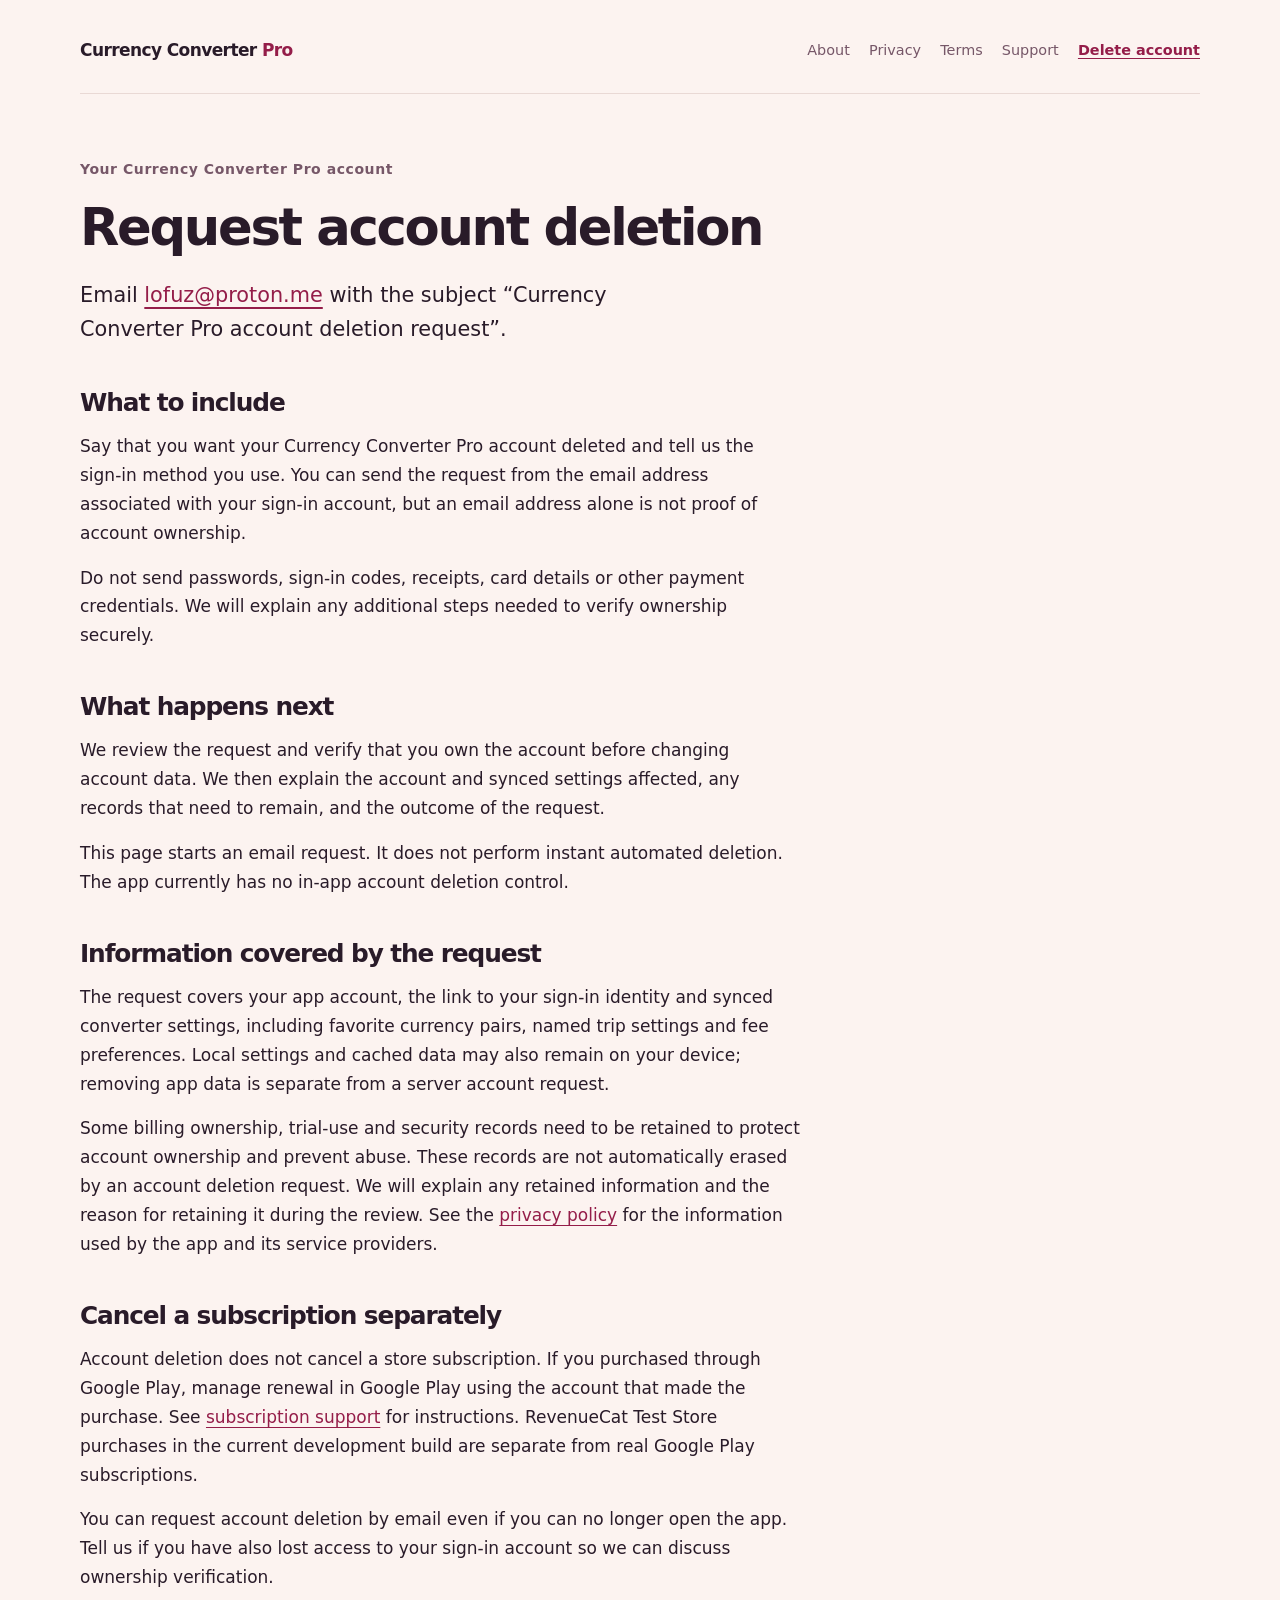
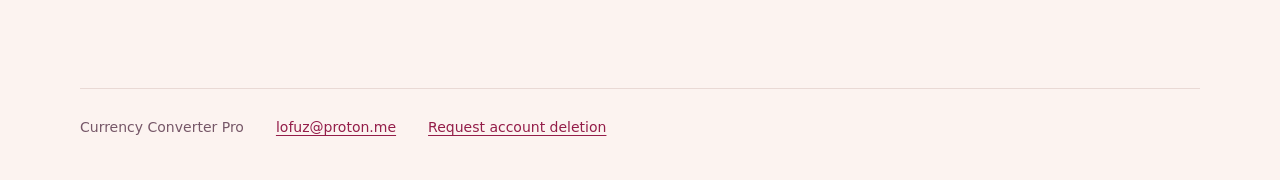
==== delete-account.html @ 61462317 "feat: publish approved app information pages" ====
<!doctype html>
<html lang="en">
<head>
  <meta charset="utf-8">
  <meta name="viewport" content="width=device-width, initial-scale=1">
  <meta name="description" content="Request account deletion for Currency Converter Pro.">
  <title>Request account deletion · Currency Converter Pro</title>
  <link rel="stylesheet" href="assets/site.css">
</head>
<body>
  <a class="skip-link" href="#main">Skip to content</a>
  <header class="site-header">
    <a class="brand" href="index.html">Currency Converter <span>Pro</span></a>
    <nav aria-label="Main navigation"><a href="index.html">About</a>
<a href="privacy.html">Privacy</a>
<a href="terms.html">Terms</a>
<a href="support.html">Support</a>
<a href="delete-account.html" aria-current="page">Delete account</a></nav>
  </header>
  <main id="main" tabindex="-1" class="document">
    <p class="eyebrow">Your Currency Converter Pro account</p><h1>Request account deletion</h1><p class="lead">Email <a href="mailto:lofuz@proton.me?subject=Currency%20Converter%20Pro%20account%20deletion%20request">lofuz@proton.me</a> with the subject “Currency Converter Pro account deletion request”.</p>
<section><h2>What to include</h2><p>Say that you want your Currency Converter Pro account deleted and tell us the sign-in method you use. You can send the request from the email address associated with your sign-in account, but an email address alone is not proof of account ownership.</p><p>Do not send passwords, sign-in codes, receipts, card details or other payment credentials. We will explain any additional steps needed to verify ownership securely.</p></section>
<section><h2>What happens next</h2><p>We review the request and verify that you own the account before changing account data. We then explain the account and synced settings affected, any records that need to remain, and the outcome of the request.</p><p>This page starts an email request. It does not perform instant automated deletion. The app currently has no in-app account deletion control.</p></section>
<section><h2>Information covered by the request</h2><p>The request covers your app account, the link to your sign-in identity and synced converter settings, including favorite currency pairs, named trip settings and fee preferences. Local settings and cached data may also remain on your device; removing app data is separate from a server account request.</p><p>Some billing ownership, trial-use and security records need to be retained to protect account ownership and prevent abuse. These records are not automatically erased by an account deletion request. We will explain any retained information and the reason for retaining it during the review. See the <a href="privacy.html">privacy policy</a> for the information used by the app and its service providers.</p></section>
<section><h2>Cancel a subscription separately</h2><p>Account deletion does not cancel a store subscription. If you purchased through Google Play, manage renewal in Google Play using the account that made the purchase. See <a href="support.html">subscription support</a> for instructions. RevenueCat Test Store purchases in the current development build are separate from real Google Play subscriptions.</p><p>You can request account deletion by email even if you can no longer open the app. Tell us if you have also lost access to your sign-in account so we can discuss ownership verification.</p></section>
  </main>
  <footer class="site-footer"><p>Currency Converter Pro</p><a href="mailto:lofuz@proton.me">lofuz@proton.me</a><a href="delete-account.html">Request account deletion</a></footer>
</body>
</html>
---- assets/site.css ----
/* Palette follows Currency Converter Pro's peach and plum theme. */
:root { color-scheme: light; --paper: #fcf3f0; --ink: #291b29; --muted: #765768; --peach: #ffcaae; --berry: #941d49; --line: #e9d9d5; }
* { box-sizing: border-box; }
html { scroll-padding-top: 1rem; }
body { margin: 0; background: var(--paper); color: var(--ink); font-family: "Segoe UI", system-ui, sans-serif; font-size: 1.0625rem; line-height: 1.7; }
a { color: var(--berry); text-underline-offset: .22em; text-decoration-thickness: .08em; overflow-wrap: anywhere; }
a:hover { text-decoration-thickness: .14em; }
a:focus-visible { outline: 3px solid var(--berry); outline-offset: 5px; border-radius: 2px; }
.skip-link { position: absolute; left: 1rem; top: -8rem; z-index: 2; background: var(--ink); color: var(--paper); padding: .6rem 1rem; }
.skip-link:focus { top: 1rem; }
.site-header, .site-footer, main { width: min(100% - 3rem, 1120px); margin-inline: auto; }
.site-header { padding-block: 2rem 1.5rem; border-bottom: 1px solid var(--line); display: flex; align-items: center; justify-content: space-between; gap: 1.5rem; flex-wrap: wrap; }
.brand { color: var(--ink); font-weight: 700; letter-spacing: -.035em; text-decoration: none; }
.brand span { color: var(--berry); }
nav { display: flex; gap: .3rem 1.2rem; flex-wrap: wrap; font-size: .9rem; }
nav a { color: var(--muted); padding-block: .4rem; text-decoration: none; }
nav a[aria-current="page"] { color: var(--berry); text-decoration: underline; font-weight: 700; }
main { padding-block: 4rem 5rem; }
main:focus { outline: none; }
.document { max-width: 720px; margin-left: max(1.5rem, calc((100% - 1120px)/2)); }
h1, h2 { font-family: "Trebuchet MS", "Segoe UI", system-ui, sans-serif; line-height: 1.15; letter-spacing: -.045em; }
h1 { margin: .6rem 0 1.4rem; font-size: clamp(2.5rem, 5vw, 4.5rem); font-weight: 700; }
.document h1 { font-size: clamp(2.25rem, 4vw, 3.6rem); }
h2 { font-size: 1.55rem; margin: 0 0 .9rem; }
p { margin: 0 0 1rem; }
.lead { font-size: 1.3rem; line-height: 1.6; max-width: 38rem; }
.eyebrow, .date { color: var(--muted); font-size: .875rem; }
.eyebrow { font-weight: 600; letter-spacing: .04em; }
.date { margin-top: 1.5rem; }
section { margin-top: 2.7rem; }
.about-intro { display: grid; grid-template-columns: 1.35fr 1fr; gap: 4rem; align-items: center; margin-bottom: 4.5rem; }
.pair { background: var(--peach); border-radius: 1.5rem; padding: 1.5rem 2rem; display: grid; grid-template-columns: 1fr auto; color: var(--ink); }
.pair-label, .pair-caption { grid-column: 1 / -1; font-size: .875rem; }
.pair-code { font-family: ui-monospace, "Cascadia Mono", Consolas, monospace; font-size: clamp(3rem, 6vw, 5.4rem); line-height: 1.15; letter-spacing: -.08em; font-weight: 600; margin-top: 1rem; }
.pair-arrow { font-size: 3rem; align-self: end; color: var(--berry); }
.pair-target { grid-column: 1 / -1; text-align: right; margin: 0 0 1.5rem; color: var(--berry); }
.feature { display: grid; grid-template-columns: 1fr 1.7fr; gap: 2.5rem; border-top: 1px solid var(--line); padding-top: 1.7rem; margin-top: 1.7rem; }
.feature h2 { max-width: 15rem; }
.site-footer { border-top: 1px solid var(--line); padding-block: 1.7rem 2.5rem; display: flex; flex-wrap: wrap; gap: .6rem 2rem; font-size: .875rem; }
.site-footer p { margin: 0; color: var(--muted); }
@media (max-width: 650px) {
  .site-header, .site-footer, main { width: calc(100% - 2rem); }
  .site-header { padding-top: 1.3rem; gap: .7rem; }
  nav { gap: .15rem 1rem; }
  main { padding-block: 2.5rem 3.5rem; }
  .document { margin-inline: auto; }
  .about-intro { grid-template-columns: 1fr; gap: 1.5rem; margin-bottom: 2.5rem; }
  .pair { max-width: 25rem; padding: 1.2rem 1.5rem; }
  .pair-code { font-size: 4rem; }
  .feature { grid-template-columns: 1fr; gap: .25rem; }
  .feature h2 { max-width: none; }
  .lead { font-size: 1.18rem; }
}
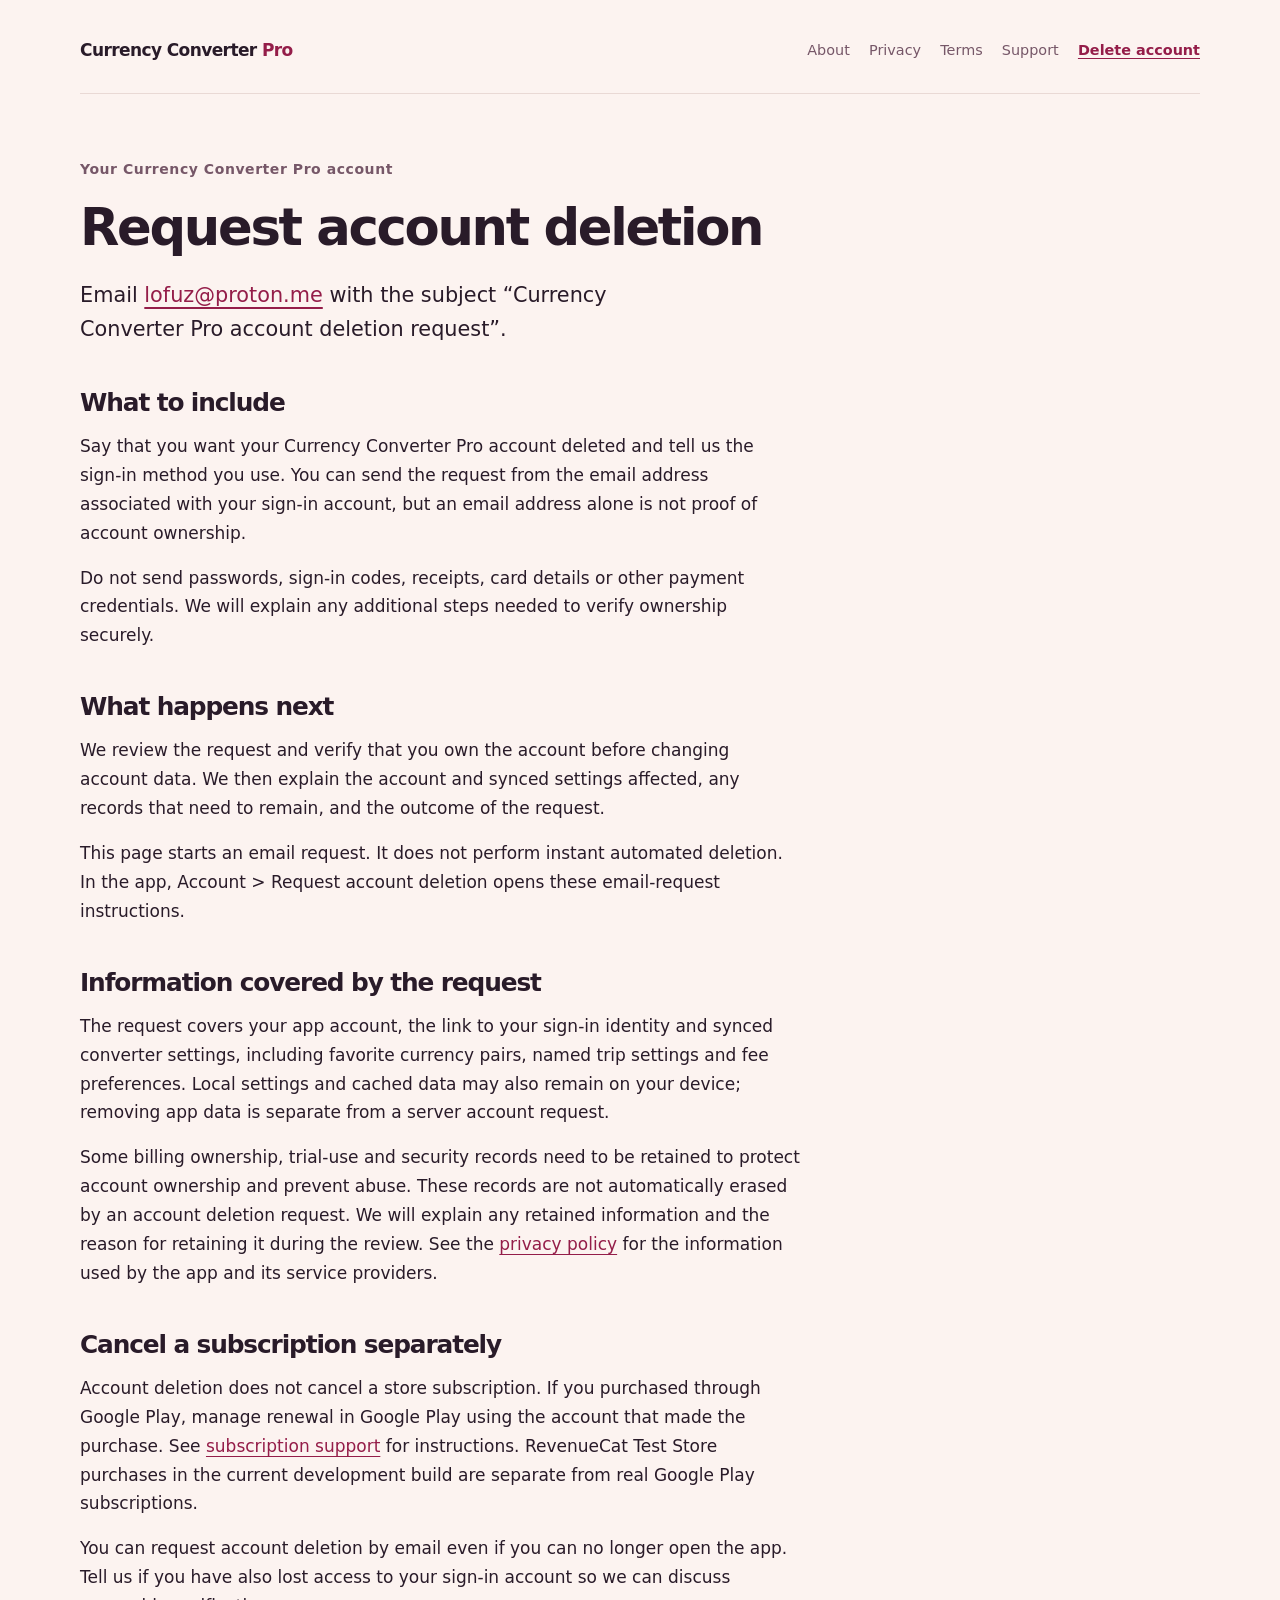
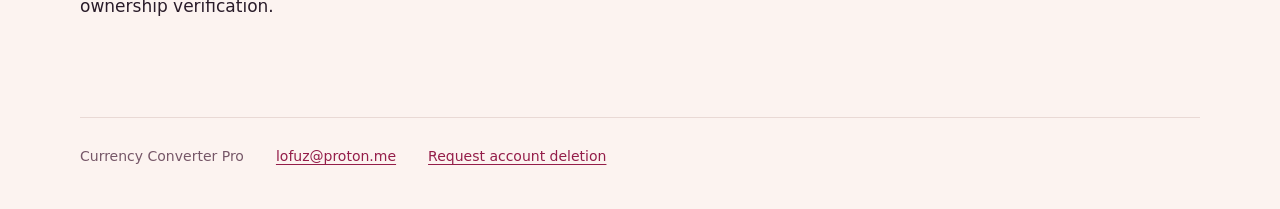
==== commit 2b988829: "docs: clarify in-app account deletion request link" ====
--- a/delete-account.html
+++ b/delete-account.html
@@ -20,7 +20,7 @@
   <main id="main" tabindex="-1" class="document">
     <p class="eyebrow">Your Currency Converter Pro account</p><h1>Request account deletion</h1><p class="lead">Email <a href="mailto:lofuz@proton.me?subject=Currency%20Converter%20Pro%20account%20deletion%20request">lofuz@proton.me</a> with the subject “Currency Converter Pro account deletion request”.</p>
 <section><h2>What to include</h2><p>Say that you want your Currency Converter Pro account deleted and tell us the sign-in method you use. You can send the request from the email address associated with your sign-in account, but an email address alone is not proof of account ownership.</p><p>Do not send passwords, sign-in codes, receipts, card details or other payment credentials. We will explain any additional steps needed to verify ownership securely.</p></section>
-<section><h2>What happens next</h2><p>We review the request and verify that you own the account before changing account data. We then explain the account and synced settings affected, any records that need to remain, and the outcome of the request.</p><p>This page starts an email request. It does not perform instant automated deletion. The app currently has no in-app account deletion control.</p></section>
+<section><h2>What happens next</h2><p>We review the request and verify that you own the account before changing account data. We then explain the account and synced settings affected, any records that need to remain, and the outcome of the request.</p><p>This page starts an email request. It does not perform instant automated deletion. In the app, Account &gt; Request account deletion opens these email-request instructions.</p></section>
 <section><h2>Information covered by the request</h2><p>The request covers your app account, the link to your sign-in identity and synced converter settings, including favorite currency pairs, named trip settings and fee preferences. Local settings and cached data may also remain on your device; removing app data is separate from a server account request.</p><p>Some billing ownership, trial-use and security records need to be retained to protect account ownership and prevent abuse. These records are not automatically erased by an account deletion request. We will explain any retained information and the reason for retaining it during the review. See the <a href="privacy.html">privacy policy</a> for the information used by the app and its service providers.</p></section>
 <section><h2>Cancel a subscription separately</h2><p>Account deletion does not cancel a store subscription. If you purchased through Google Play, manage renewal in Google Play using the account that made the purchase. See <a href="support.html">subscription support</a> for instructions. RevenueCat Test Store purchases in the current development build are separate from real Google Play subscriptions.</p><p>You can request account deletion by email even if you can no longer open the app. Tell us if you have also lost access to your sign-in account so we can discuss ownership verification.</p></section>
   </main>
